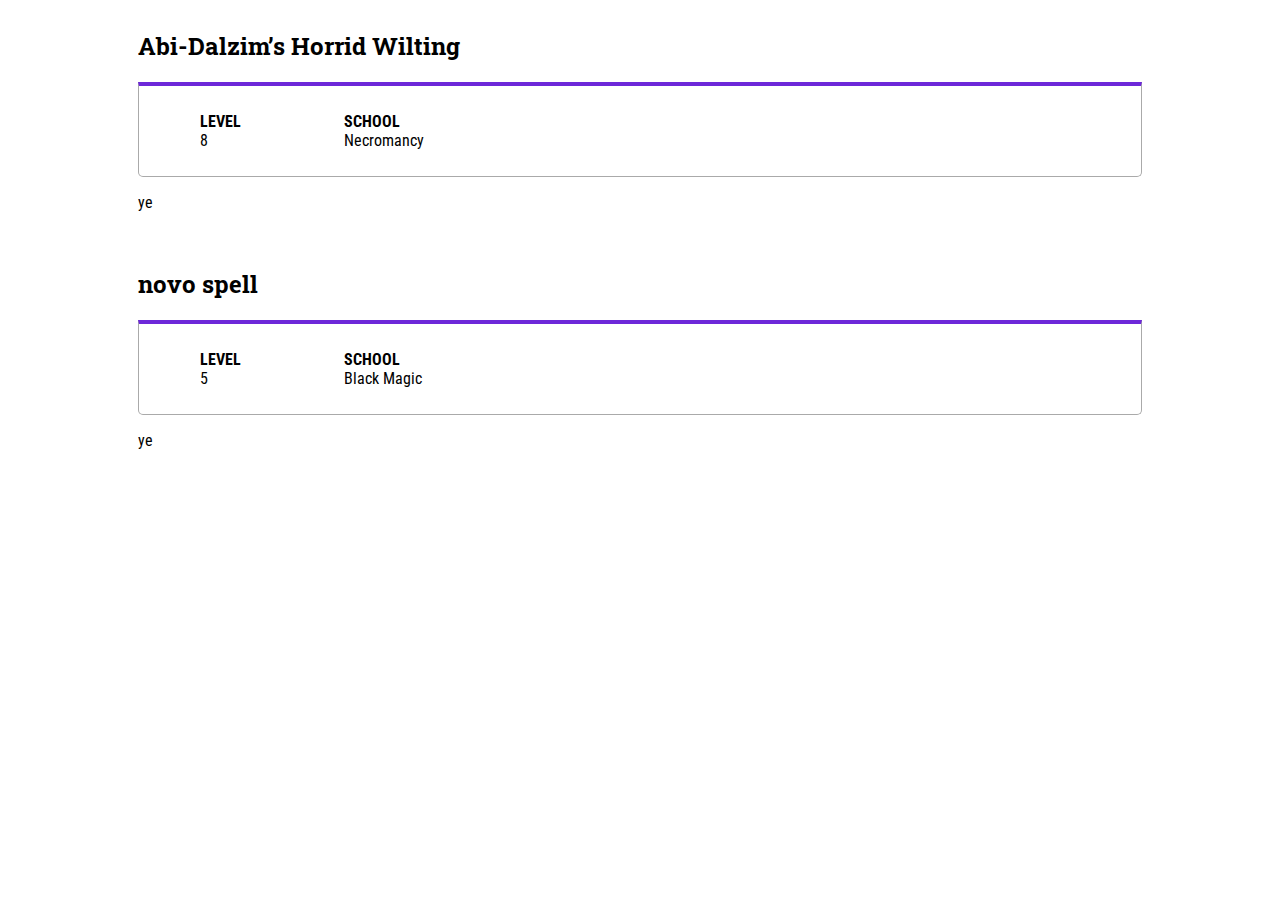
==== trabalho-4/spell_test/index.html @ 5dd999af "Adiçao da regra declaraçao, armazenamento de variaveis e utilizaçao dela nas spells." ====
<!DOCTYPE html>
<html lang="en">
<head>
    <title>Spells</title>
    <link rel="stylesheet" href="style.css">
    <link href="https://fonts.googleapis.com/css2?family=Roboto+Condensed:wght@300;400&family=Roboto+Slab:wght@400;500&family=Roboto:wght@300&display=swap" rel="stylesheet"></head>
<body>
<div class="spell">
        <h2>Abi-Dalzim’s Horrid Wilting</h2>
        <div class="flex Necromancy">
            <div class="item">
                <p><span>LEVEL</span><br>8</p>
            </div>
            <div class="item">
                <p><span>SCHOOL</span><br>Necromancy</p>
            </div>
            <div class="break">
            </div>            
        </div>
        <p class="desc">ye</p>
    </div><div class="spell">
        <h2>novo spell</h2>
        <div class="flex Black Magic">
            <div class="item">
                <p><span>LEVEL</span><br>5</p>
            </div>
            <div class="item">
                <p><span>SCHOOL</span><br>Black Magic</p>
            </div>
            <div class="break">
            </div>            
        </div>
        <p class="desc">ye</p>
    </div></body></html>
---- trabalho-4/spell_test/style.css ----
body{
    margin-top: 0px;
    margin-left: 10vw;
    margin-right: 10vw;
}
h2{ font-family: 'Roboto Slab', serif; }
p,span{ font-family: 'Roboto Condensed', sans-serif; }
p{font-weight: 400;}
span{font-weight: 700;}
.spell{
    margin-top: 0px;
    padding: 10px;
}
.break{
    width: 100%;
}
.flex{
    display: flex;
    padding:10px;
    flex-wrap: wrap;
    border: 1px #aaaaaa solid;
    border-bottom-left-radius: 5px;
    border-bottom-right-radius: 5px;
    border-top: 4px #6D28D9 solid;
}
.item{
    padding-left: 4vw;
    padding-right: 4vw;
}
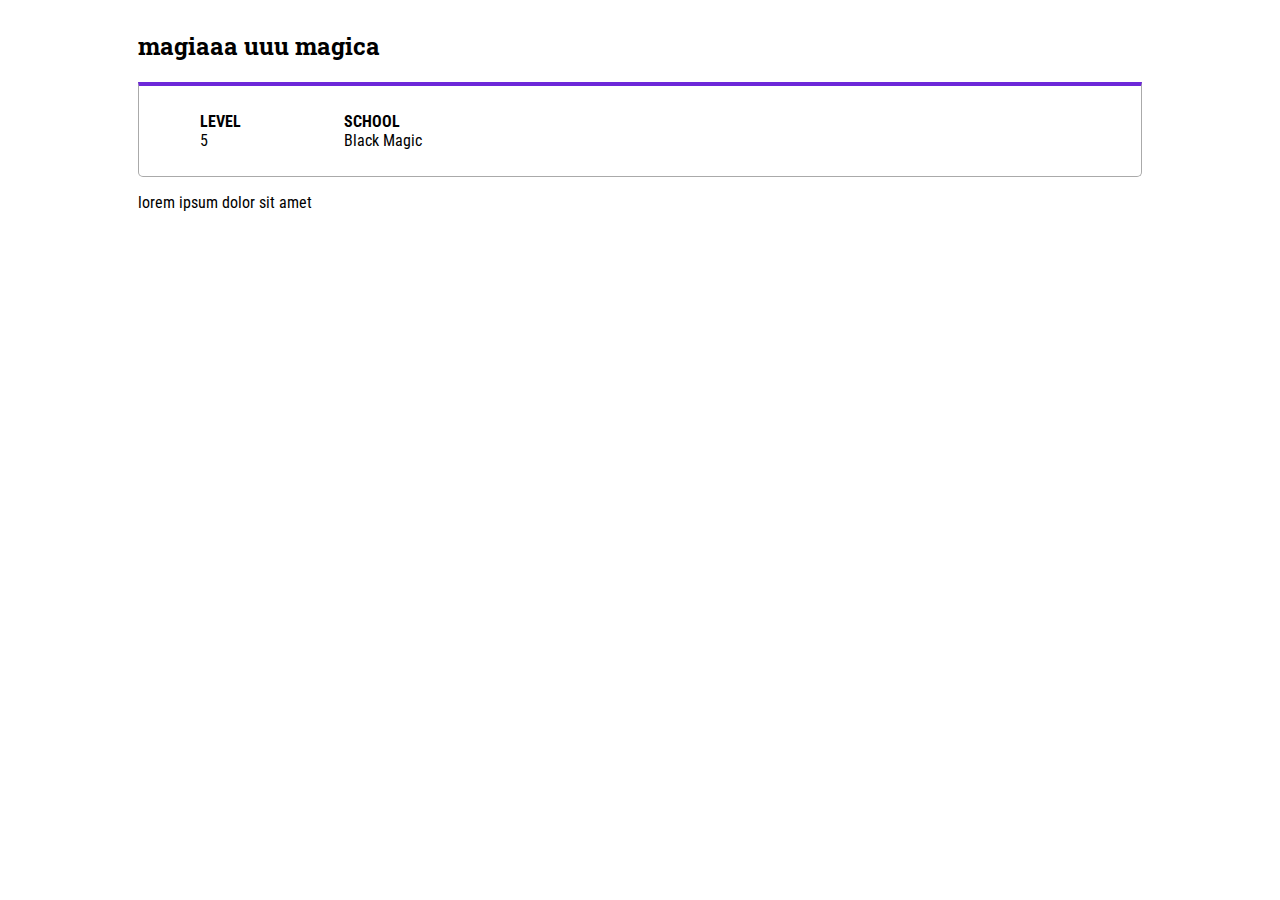
==== commit c867890a: "Adiçao da regra de tags opcionais, verificaçao da repetiçao de tags opcionais." ====
--- a/trabalho-4/spell_test/index.html
+++ b/trabalho-4/spell_test/index.html
@@ -6,20 +6,7 @@
     <link href="https://fonts.googleapis.com/css2?family=Roboto+Condensed:wght@300;400&family=Roboto+Slab:wght@400;500&family=Roboto:wght@300&display=swap" rel="stylesheet"></head>
 <body>
 <div class="spell">
-        <h2>Abi-Dalzim’s Horrid Wilting</h2>
-        <div class="flex Necromancy">
-            <div class="item">
-                <p><span>LEVEL</span><br>8</p>
-            </div>
-            <div class="item">
-                <p><span>SCHOOL</span><br>Necromancy</p>
-            </div>
-            <div class="break">
-            </div>            
-        </div>
-        <p class="desc">ye</p>
-    </div><div class="spell">
-        <h2>novo spell</h2>
+        <h2>magiaaa uuu magica</h2>
         <div class="flex Black Magic">
             <div class="item">
                 <p><span>LEVEL</span><br>5</p>
@@ -30,5 +17,5 @@
             <div class="break">
             </div>            
         </div>
-        <p class="desc">ye</p>
+        <p class="desc">lorem ipsum dolor sit amet</p>
     </div></body></html>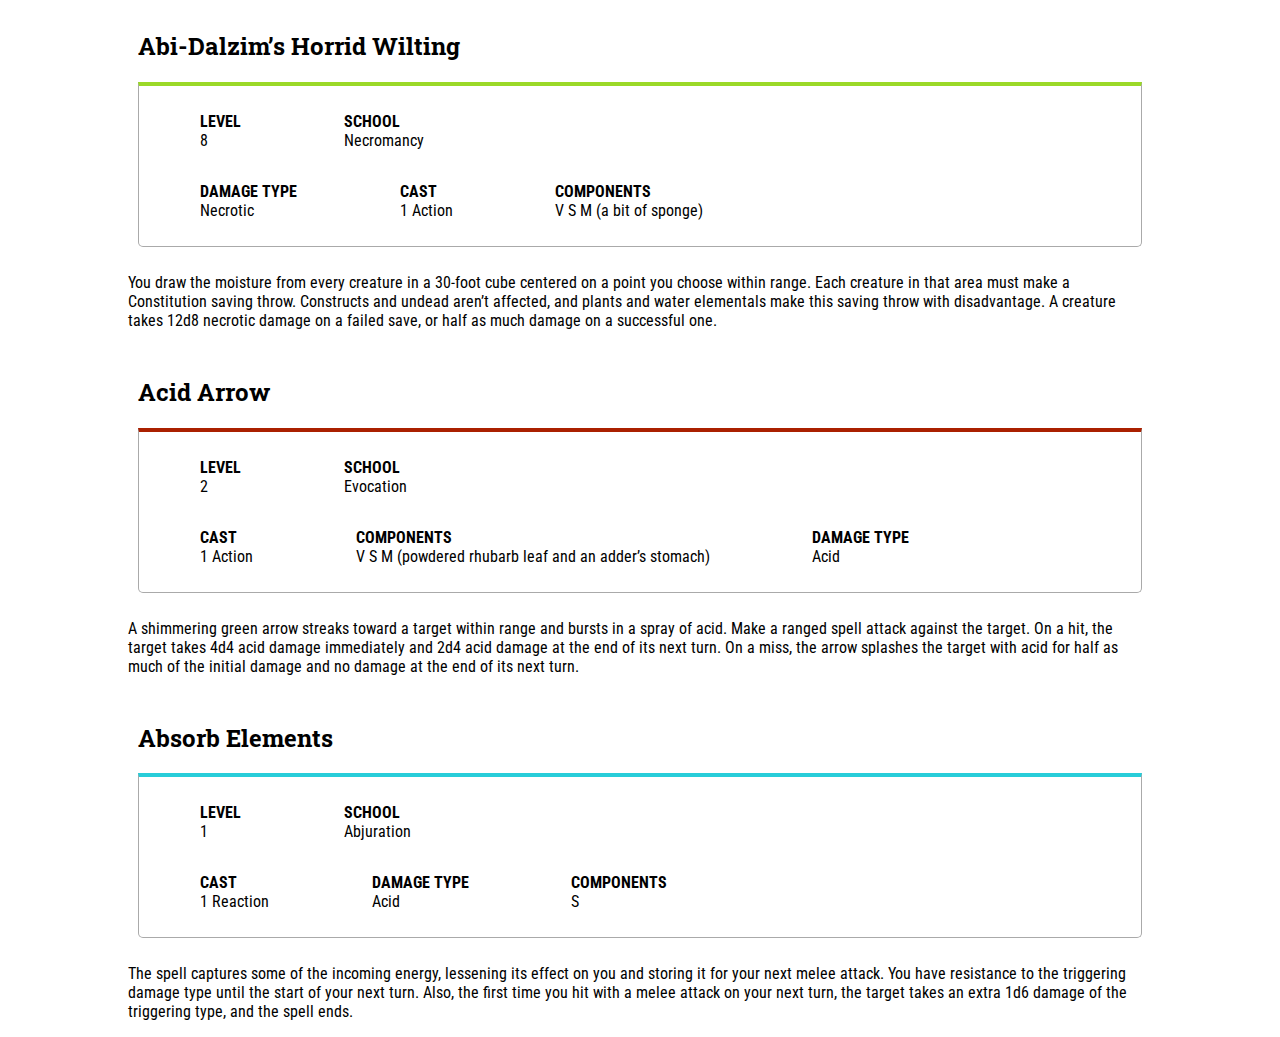
==== commit 43505cc8: "Adiçao das regras adicionais na geraçao de codigo." ====
--- a/trabalho-4/spell_test/index.html
+++ b/trabalho-4/spell_test/index.html
@@ -6,16 +6,60 @@
     <link href="https://fonts.googleapis.com/css2?family=Roboto+Condensed:wght@300;400&family=Roboto+Slab:wght@400;500&family=Roboto:wght@300&display=swap" rel="stylesheet"></head>
 <body>
 <div class="spell">
-        <h2>magiaaa uuu magica</h2>
-        <div class="flex Black Magic">
+        <h2>Abi-Dalzim’s Horrid Wilting</h2>
+        <div class="flex Necromancy">
             <div class="item">
-                <p><span>LEVEL</span><br>5</p>
+                <p><span>LEVEL</span><br>8</p>
             </div>
             <div class="item">
-                <p><span>SCHOOL</span><br>Black Magic</p>
+                <p><span>SCHOOL</span><br>Necromancy</p>
             </div>
-            <div class="break">
-            </div>            
+            <div class="break"></div>
+            <div class="item">
+                <p><span>DAMAGE TYPE</span><br>Necrotic</p>
+            </div><div class="item">
+                <p><span>CAST</span><br>1 Action</p>
+            </div><div class="item">
+                <p><span>COMPONENTS</span><br>V S M (a bit of sponge)</p>
+            </div></div>            
         </div>
-        <p class="desc">lorem ipsum dolor sit amet</p>
+        <p class="desc">You draw the moisture from every creature in a 30-foot cube centered on a point you choose within range. Each creature in that area must make a Constitution saving throw. Constructs and undead aren’t affected, and plants and water elementals make this saving throw with disadvantage. A creature takes 12d8 necrotic damage on a failed save, or half as much damage on a successful one.</p>
+    </div><div class="spell">
+        <h2>Acid Arrow</h2>
+        <div class="flex Evocation">
+            <div class="item">
+                <p><span>LEVEL</span><br>2</p>
+            </div>
+            <div class="item">
+                <p><span>SCHOOL</span><br>Evocation</p>
+            </div>
+            <div class="break"></div>
+            <div class="item">
+                <p><span>CAST</span><br>1 Action</p>
+            </div><div class="item">
+                <p><span>COMPONENTS</span><br>V S M (powdered rhubarb leaf and an adder’s stomach)</p>
+            </div><div class="item">
+                <p><span>DAMAGE TYPE</span><br>Acid</p>
+            </div></div>            
+        </div>
+        <p class="desc">A shimmering green arrow streaks toward a target within range and bursts in a spray of acid. Make a ranged spell attack against the target. On a hit, the target takes 4d4 acid damage immediately and 2d4 acid damage at the end of its next turn. On a miss, the arrow splashes the target with acid for half as much of the initial damage and no damage at the end of its next turn.</p>
+    </div><div class="spell">
+        <h2>Absorb Elements</h2>
+        <div class="flex Abjuration">
+            <div class="item">
+                <p><span>LEVEL</span><br>1</p>
+            </div>
+            <div class="item">
+                <p><span>SCHOOL</span><br>Abjuration</p>
+            </div>
+            <div class="break"></div>
+            <div class="item">
+                <p><span>CAST</span><br>1 Reaction</p>
+            </div><div class="item">
+                <p><span>DAMAGE TYPE</span><br>Acid</p>
+            </div><div class="item">
+                <p><span>COMPONENTS</span><br>S</p>
+            </div></div>            
+        </div>
+        <p class="desc">The spell captures some of the incoming energy, lessening its effect on you and storing it for your next melee attack. You have resistance to the triggering damage type until the start of your next turn. Also, the first time you hit with a melee attack on your next turn, the target takes an extra 1d6 damage of the triggering type, and the spell ends.</p>
     </div></body></html>--- a/trabalho-4/spell_test/style.css
+++ b/trabalho-4/spell_test/style.css
@@ -21,12 +21,24 @@
     border: 1px #aaaaaa solid;
     border-bottom-left-radius: 5px;
     border-bottom-right-radius: 5px;
-    border-top: 4px #6D28D9 solid;
+    border-top: 4px #888888 solid;
 }
 .item{
     padding-left: 4vw;
     padding-right: 4vw;
 }
 
+.Necromancy{
+    border-top-color: #9bd928 ;
+}
+
+.Abjuration{
+    border-top-color: #28cdd9 ;
+}
+
+.Evocation{
+    border-top-color: #aa2000 ;
+}
+
 
         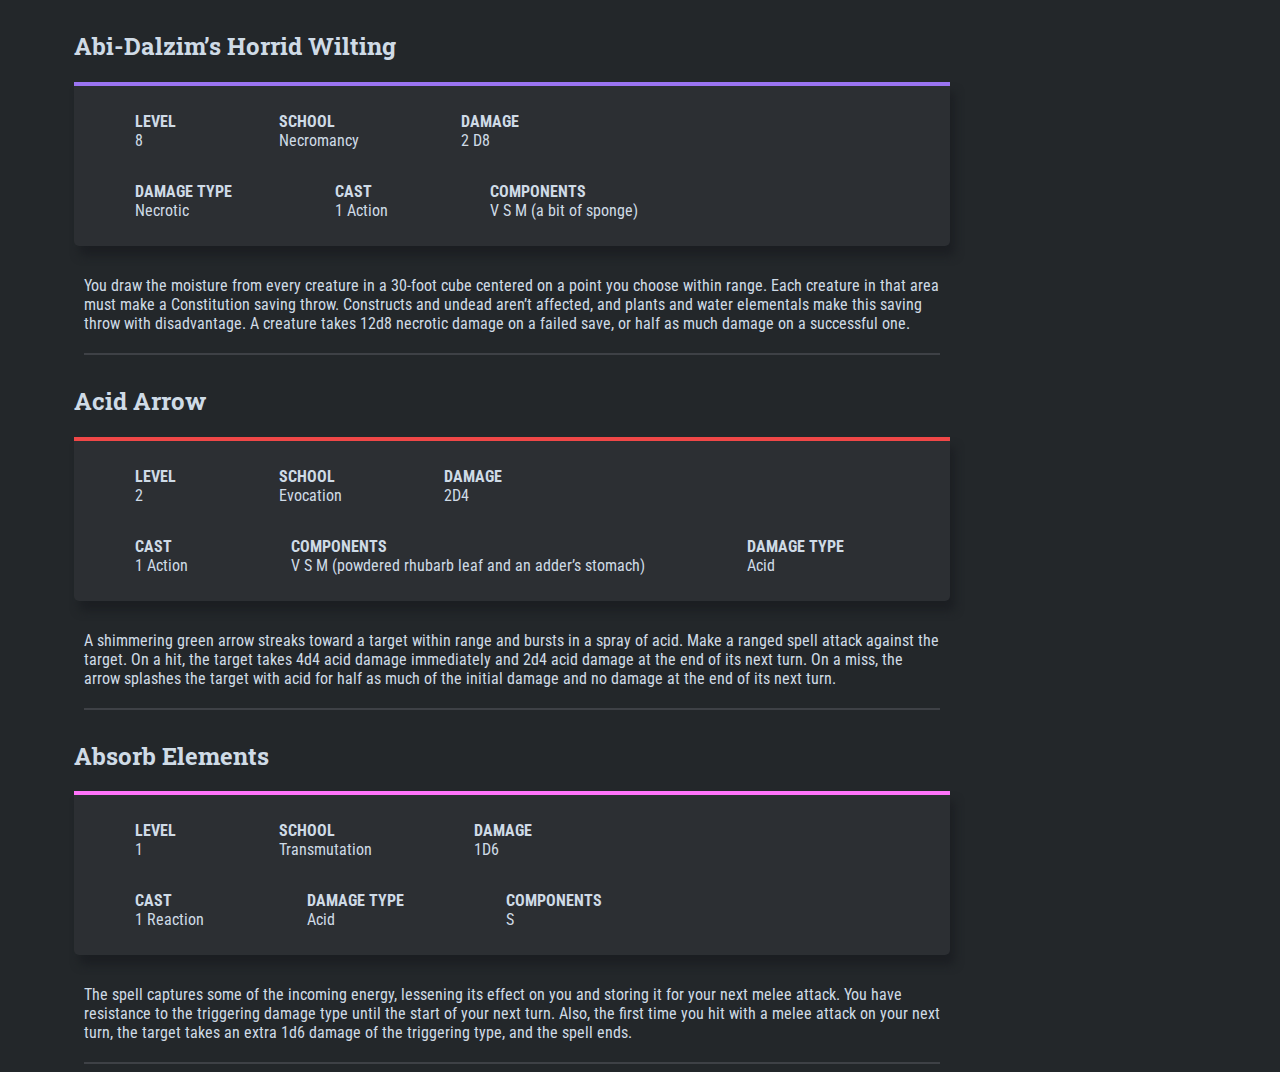
==== commit a39019bc: "Refinamento do css e das mensagens de erros. Novas verificaçoes semanticas." ====
--- a/trabalho-4/spell_test/index.html
+++ b/trabalho-4/spell_test/index.html
@@ -14,8 +14,9 @@
             <div class="item">
                 <p><span>SCHOOL</span><br>Necromancy</p>
             </div>
-            <div class="break"></div>
             <div class="item">
+                <p><span>DAMAGE</span><br>2 D8</p>
+            </div><div class="break"></div><div class="item">
                 <p><span>DAMAGE TYPE</span><br>Necrotic</p>
             </div><div class="item">
                 <p><span>CAST</span><br>1 Action</p>
@@ -33,8 +34,9 @@
             <div class="item">
                 <p><span>SCHOOL</span><br>Evocation</p>
             </div>
-            <div class="break"></div>
             <div class="item">
+                <p><span>DAMAGE</span><br>2D4</p>
+            </div><div class="break"></div><div class="item">
                 <p><span>CAST</span><br>1 Action</p>
             </div><div class="item">
                 <p><span>COMPONENTS</span><br>V S M (powdered rhubarb leaf and an adder’s stomach)</p>
@@ -45,15 +47,16 @@
         <p class="desc">A shimmering green arrow streaks toward a target within range and bursts in a spray of acid. Make a ranged spell attack against the target. On a hit, the target takes 4d4 acid damage immediately and 2d4 acid damage at the end of its next turn. On a miss, the arrow splashes the target with acid for half as much of the initial damage and no damage at the end of its next turn.</p>
     </div><div class="spell">
         <h2>Absorb Elements</h2>
-        <div class="flex Abjuration">
+        <div class="flex Transmutation">
             <div class="item">
                 <p><span>LEVEL</span><br>1</p>
             </div>
             <div class="item">
-                <p><span>SCHOOL</span><br>Abjuration</p>
+                <p><span>SCHOOL</span><br>Transmutation</p>
             </div>
-            <div class="break"></div>
             <div class="item">
+                <p><span>DAMAGE</span><br>1D6</p>
+            </div><div class="break"></div><div class="item">
                 <p><span>CAST</span><br>1 Reaction</p>
             </div><div class="item">
                 <p><span>DAMAGE TYPE</span><br>Acid</p>
--- a/trabalho-4/spell_test/style.css
+++ b/trabalho-4/spell_test/style.css
@@ -1,10 +1,13 @@
 body{
+    background: #23272a;
     margin-top: 0px;
-    margin-left: 10vw;
-    margin-right: 10vw;
+    margin-left: 5vw;
+    margin-right: 25vw;
 }
-h2{ font-family: 'Roboto Slab', serif; }
-p,span{ font-family: 'Roboto Condensed', sans-serif; }
+
+h2{ font-family: 'Roboto Slab', serif; color:#cfdbe6}
+p,span{ font-family: 'Roboto Condensed', sans-serif; color:#cfdbe6}
+span{color:#cfdbe6}
 p{font-weight: 400;}
 span{font-weight: 700;}
 .spell{
@@ -16,29 +19,35 @@
 }
 .flex{
     display: flex;
+    justify-content: flex-start;
+    background: #2c2f33;
     padding:10px;
     flex-wrap: wrap;
-    border: 1px #aaaaaa solid;
+    
     border-bottom-left-radius: 5px;
     border-bottom-right-radius: 5px;
     border-top: 4px #888888 solid;
+    box-shadow: 5px 10px 8px #1c1f23; 
 }
 .item{
     padding-left: 4vw;
     padding-right: 4vw;
 }
+.desc{
+    color:#cfdbe6;
+    margin: 20px 20px 0px 20px;
+    padding-bottom:20px;
+    border-bottom: 2px #3e4146 solid;
+}
+.Divination  { border-top-color: #BFDBFE }
+.Abjuration  { border-top-color: #60A5FA }
+.Necromancy  { border-top-color: #9b74f2 }
 
-.Necromancy{
-    border-top-color: #9bd928 ;
-}
+.Conjuration { border-top-color: #D97706 }
+.Illusion    { border-top-color: #FBBF24 }
+.Evocation   { border-top-color: #f04747 }
 
-.Abjuration{
-    border-top-color: #28cdd9 ;
-}
-
-.Evocation{
-    border-top-color: #aa2000 ;
-}
+.Enchantment  { border-top-color: #EC4899 }
+.Transmutation{ border-top-color: #ff73fa }
 
 
-        